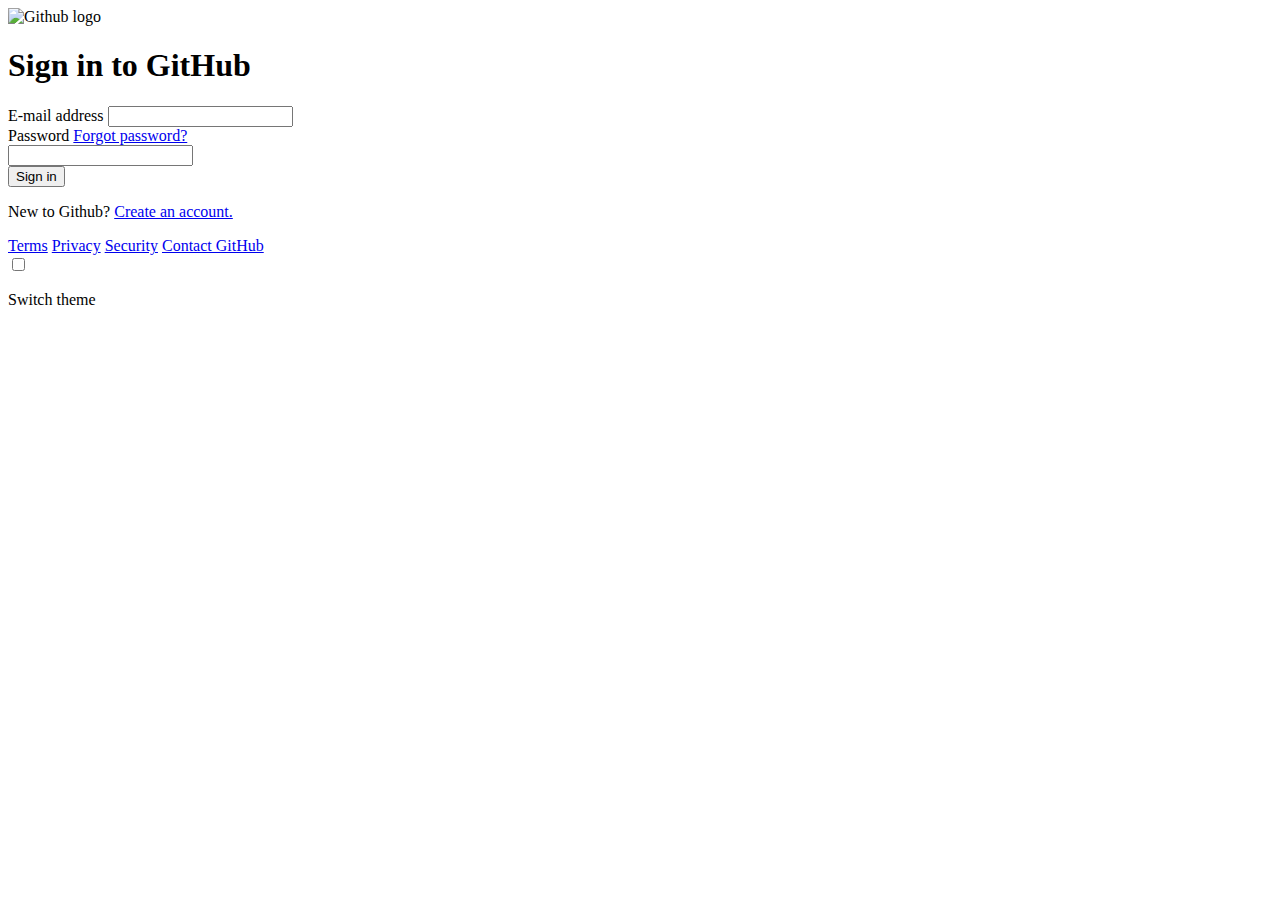
==== docs/index.html @ 76cc2f50 "init docs" ====
<!DOCTYPE html>
<html lang="en">
  <head>
    <meta charset="UTF-8" />
    <meta http-equiv="X-UA-Compatible" content="IE=edge" />
    <meta name="viewport" content="width=device-width, initial-scale=1.0" />

    <link rel="icon" type="favicon" href="assets/d-logo.ico" />

    <link rel="stylesheet" href="styles/custom-prefers-toggle.css" />

    <title>Github login</title>
  </head>

  <body class="lightmode">
    <div class="header">
      <!-- icon -->
      <img src="./assets/l-logo.png" alt="Github logo" class="logo" />

      <h1>Sign in to GitHub</h1>
    </div>

    <div class="container">
      <form class="container__form" action="#">
        <div class="container__form--name">
          <label for="email" class="label">E-mail address</label>
          <input
            type="email"
            id="email"
            class="input"
            name="email"
            minlength="10"
            required
          />

          <!-- The aria-live attribute is set on <span> so that custom error message is presented to everyone, including screenreader. -->
          <span class="error" aria-live="polite"></span>
        </div>

        <div class="container__form--pass">
          <div class="pass">
            <label for="password" class="label">Password</label>
            <a href="https://github.com/password_reset" class="forgot"
              >Forgot password?</a
            >
          </div>
          <input
            type="password"
            id="password"
            class="input"
            minlength="8"
            maxlength="16"
            required
          />
          <span class="error" aria-live="polite"></span>
        </div>

        <div class="container__form--button">
          <button class="button">Sign in</button>
        </div>
      </form>

      <form class="login" action="#">
        <p>
          New to Github?
          <a href="https://github.com/join?source=login" class="create"
            >Create an account.</a
          >
        </p>
      </form>
    </div>

    <div class="footer">
      <a
        href="https://docs.github.com/en/github/site-policy/github-terms-of-service"
        class="link"
        >Terms</a
      >
      <a
        href="https://docs.github.com/en/github/site-policy/github-privacy-statement"
        class="link"
        >Privacy</a
      >
      <a href="https://github.com/security" class="link">Security</a>
      <a href="https://support.github.com/request" class="contact"
        >Contact GitHub</a
      >
    </div>

    <!-- dark/light switch -->
    <label class="switch">
      <i class="fas fa-adjust"></i>
      <div>
        <input
          type="checkbox"
          class="checkbox"
          aria-label="toggle dark mode"
          id="dark-mode-toggle"
        />
        <span class="slider round"></span>
      </div>
    </label>
    <p class="theme-switch">Switch theme</p>

    <!-- <script src="custom-prefers-toggle.js"></script> -->
    <script src="cpt.js"></script>
  </body>
</html>
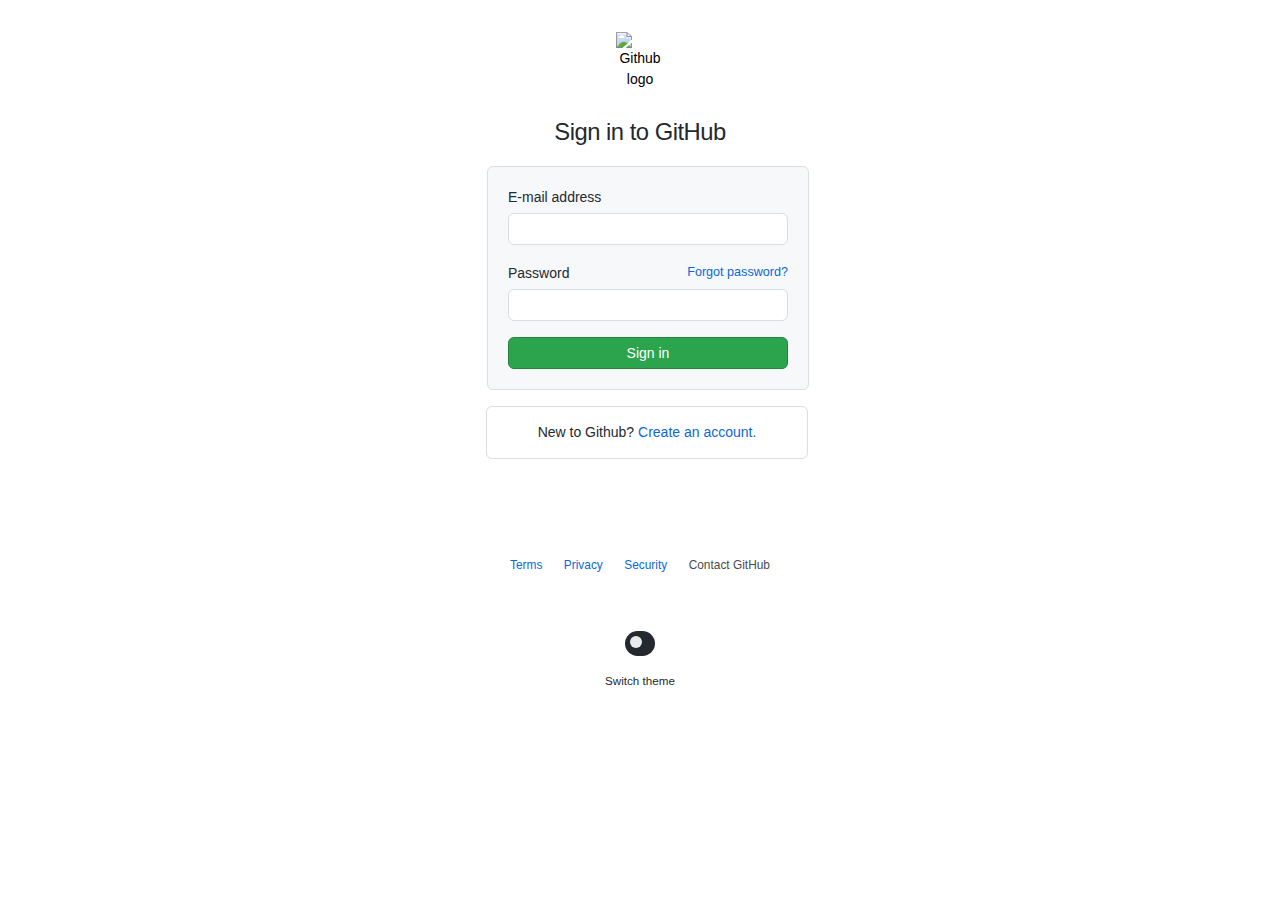
==== commit 6939b83c: "config: css path" ====
--- a/docs/index.html
+++ b/docs/index.html
@@ -7,7 +7,7 @@
 
     <link rel="icon" type="favicon" href="assets/d-logo.ico" />
 
-    <link rel="stylesheet" href="styles/custom-prefers-toggle.css" />
+    <link rel="stylesheet" href="../styles/custom-prefers-toggle.css" />
 
     <title>Github login</title>
   </head>
--- a/styles/custom-prefers-toggle.css
+++ b/styles/custom-prefers-toggle.css
@@ -0,0 +1,457 @@
+/* --------- THEME COLORS --------- 
+
+--------- light theme ---------
+
+  --l-background: #fff;
+  --l-font: #24292f;
+  --l-container-form: #f6f8fa; 
+  --l-login-container-input-border: #D8DEE3;
+  --l-link: #0b68da;
+  --l-input-border: #d8dee3;
+  --l-input-outline: #b6ccf2; 
+  --l-button: #2ca44e;
+  --l-button-border-hover: #24843c;
+  --l-github-contact: #4c4b4b;
+  --l-switch-color: blue;
+
+--------- dark theme --------- 
+
+  --d-background: #0d1116;
+  --d-font: #c8d1d9;
+  --d-container-form: #161b22;
+  --d-login-container-input-border: #21262d;
+  --d-link: #58a5ff;
+  --d-input-border: #1f6feb;
+  --d-input-outline: #0c2c6b;
+  --d-button: #238536;
+  --d-button-border-hover: #2ca44e;
+  --d-github-contact: #9f9e9e;
+  --d-switch-color: red;
+
+*/
+
+/* CUSTOM COMPONENTS */
+
+/* light-theme */
+:root {
+  --l-background: #fff;
+  --l-font: #24292f;
+  --l-container-form: #f6f8fa;
+  --l-login-container-input-border: #d8dee3;
+  --l-link: #0b68da;
+  --l-input-border: #d8dee3;
+  --l-input-outline: #b6ccf2;
+  --l-button: #2ca44e;
+  --l-button-border-hover: #24843c;
+  --l-github-contact: #4c4b4b;
+  --l-switch-color: rgb(234, 234, 234);
+  --l-logo: url("assets/l-logo.png");
+
+  --backgroundClr: var(--l-background);
+  --font: var(--l-font);
+  --containerForm: var(--l-container-form);
+  --loginContainerInputBorder: var(--l-login-container-input-border);
+  --linkClr: var(--l-link);
+  --inputBorder: var(--l-input-border);
+  --inputOutline: var(--l-input-outline);
+  --buttonClr: var(--l-button);
+  --buttonBorderHover: var(--l-button-border-hover);
+  --contact: var(--l-github-contact);
+  --themeSwitchColor: var(--l-switch-color);
+  --logo: var(--l-logo);
+}
+
+.dark-theme {
+  --d-background: #0d1116;
+  --d-font: #c8d1d9;
+  --d-container-form: #161b22;
+  --d-login-container-input-border: #21262d;
+  --d-link: #58a5ff;
+  --d-input-border: #1f6feb;
+  --d-input-outline: #0c2c6b;
+  --d-button: #238536;
+  --d-button-border-hover: #2ca44e;
+  --d-github-contact: #9f9e9e;
+  --d-switch-color: #0d1116;
+  --d-logo: url("assets/d-logo.png");
+
+  --backgroundClr: var(--d-background);
+  --font: var(--d-font);
+  --containerForm: var(--d-container-form);
+  --loginContainerInputBorder: var(--d-login-container-input-border);
+  --linkClr: var(--d-link);
+  --inputBorder: var(--d-input-border);
+  --inputOutline: var(--d-input-outline);
+  --buttonClr: var(--d-button);
+  --buttonBorderHover: var(--d-button-border-hover);
+  --contact: var(--d-github-contact);
+  --themeSwitchColor: var(--d-switch-color);
+  --logo: var(--d-logo);
+}
+
+/* --------- OS theme preference --------- */
+
+@media (prefers-color-scheme: dark) {
+  /* dark theme variables declared & initialized */
+  :root {
+    --d-background: #0d1116;
+    --d-font: #c8d1d9;
+    --d-container-form: #161b22;
+    --d-login-container-input-border: #21262d;
+    --d-link: #58a5ff;
+    --d-input-border: #1f6feb;
+    --d-input-outline: #0c2c6b;
+    --d-button: #238536;
+    --d-button-border-hover: #2ca44e;
+    --d-github-contact: #9f9e9e;
+    --d-switch-color: #0d1116;
+    --d-logo: url("assets/d-logo.png");
+
+    --backgroundClr: var(--d-background);
+    --font: var(--d-font);
+    --containerForm: var(--d-container-form);
+    --loginContainerInputBorder: var(--d-login-container-input-border);
+    --linkClr: var(--d-link);
+    --inputBorder: var(--d-input-border);
+    --inputOutline: var(--d-input-outline);
+    --buttonClr: var(--d-button);
+    --buttonBorderHover: var(--d-button-border-hover);
+    --contact: var(--d-github-contact);
+    --themeSwitchColor: var(--d-switch-color);
+    --logo: var(--d-logo);
+  }
+
+  .light-theme {
+    --l-background: #fff;
+    --l-font: #24292f;
+    --l-container-form: #f6f8fa;
+    --l-login-container-input-border: #d8dee3;
+    --l-link: #0b68da;
+    --l-input-border: #d8dee3;
+    --l-input-outline: #b6ccf2;
+    --l-button: #2ca44e;
+    --l-button-border-hover: #24843c;
+    --l-github-contact: #4c4b4b;
+    --l-switch-color: rgb(234, 234, 234);
+    --l-logo: url("assets/l-logo.png");
+
+    --backgroundClr: var(--l-background);
+    --font: var(--l-font);
+    --containerForm: var(--l-container-form);
+    --loginContainerInputBorder: var(--l-login-container-input-border);
+    --linkClr: var(--l-link);
+    --inputBorder: var(--l-input-border);
+    --inputOutline: var(--l-input-outline);
+    --buttonClr: var(--l-button);
+    --buttonBorderHover: var(--l-button-border-hover);
+    --contact: var(--l-github-contact);
+    --themeSwitchColor: var(--l-switch-color);
+    --logo: var(--l-logo);
+  }
+}
+/* --------- Reset --------- */
+*,
+*::before,
+*::after {
+  box-sizing: border-box;
+  box-sizing: border-box;
+  margin: 0;
+  padding: 0;
+}
+
+body {
+  display: flex;
+
+  align-items: center;
+  flex-flow: column nowrap;
+  flex-wrap: start;
+  justify-content: flex-start;
+  min-height: 100vh;
+  position: relative;
+
+  background: var(--backgroundClr);
+  /* transition: background 0.6s ease; */
+
+  font-family: -apple-system, BlinkMacSystemFont, Segoe UI, Helvetica, Arial,
+    sans-serif, Apple Color Emoji, Segoe UI Emoji;
+  font-size: 14px;
+  line-height: 1.5;
+  text-align: center;
+}
+
+/* --------- LOGO change --------- */
+
+.logo {
+  content: var(--logo);
+}
+
+/* --------- GENERAL --------- */
+.header {
+  margin: 0 auto;
+  text-align: center;
+}
+
+img {
+  display: block;
+
+  margin: 0 auto;
+  max-width: 3.5em;
+  padding: 32px 0px 24px;
+}
+
+h1 {
+  margin-top: 0;
+  margin-bottom: 16px;
+
+  color: var(--font);
+  font-size: 1.7em;
+  font-weight: 300;
+  letter-spacing: -0.5px;
+  text-align: center;
+}
+
+.container__form {
+  display: flex;
+
+  position: relative;
+  flex-flow: column nowrap;
+  flex-wrap: space-evenly;
+  justify-content: space-evenly;
+  max-width: 23em;
+  margin-left: 16px;
+  padding: 20px;
+
+  background: var(--containerForm);
+  border: 1px solid var(--loginContainerInputBorder);
+  border-radius: 6px;
+
+  color: var(--font);
+  word-wrap: break-word;
+  width: 340px;
+}
+
+label {
+  display: flex;
+
+  align-content: flex-start;
+  margin-bottom: 8px;
+}
+
+/* password label */
+label.label {
+  margin-bottom: 0;
+}
+
+.pass {
+  display: flex;
+
+  justify-content: space-between;
+  margin-top: 0.4em;
+}
+
+.forgot {
+  float: right;
+
+  color: var(--linkClr);
+  font-size: 0.9em;
+  text-decoration: none;
+}
+
+.container__form-name {
+  display: inline-block;
+
+  margin-bottom: 8px;
+  position: relative;
+  right: 60px;
+
+  text-align: left;
+}
+
+.input {
+  display: block;
+
+  height: 32px;
+  margin: 5px 0 13px;
+  padding: 5px 0 5px 0;
+  width: 100%;
+
+  background: var(--backgroundClr);
+  border: 1.44px solid var(--loginContainerInputBorder);
+  border-radius: 6px;
+
+  color: var(--font);
+}
+
+/* double border */
+.input:hover {
+  border: 1px solid var(--inputBorder);
+  outline: 3.2px solid var(--inputOutline);
+}
+
+.input:focus {
+  color: var(--font);
+}
+
+/* validation */
+/* make selection green while in focus, red when input valuated :invalid */
+
+.input:invalid:focus {
+  border: 1px solid #903131;
+  outline: 3.2px solid #ff9e9e;
+}
+
+button {
+  display: block;
+
+  height: 32px;
+  margin-top: 3.2px;
+  padding: 5px 16px;
+  width: 100%;
+
+  background: var(--buttonClr);
+  border-radius: 6px;
+  border: 1px solid var(--buttonBorderHover);
+
+  color: #fff;
+  font-size: 14px;
+  font-style: normal;
+  text-align: center;
+}
+
+button:hover {
+  background-color: var(--buttonBorderHover);
+  cursor: pointer;
+}
+
+.login {
+  display: flex;
+
+  flex-wrap: center;
+  justify-content: center;
+  margin: 16px 0 10px 15px;
+  max-width: 23em;
+  padding: 15px 20px;
+  position: relative;
+  width: 340px;
+
+  border: 1px solid var(--loginContainerInputBorder);
+  border-radius: 6px;
+
+  text-align: center;
+}
+
+.login p {
+  color: var(--font);
+}
+
+.create {
+  color: var(--linkClr);
+  font-size: inherit;
+  text-decoration: none;
+}
+
+.create:hover,
+.forgot:hover {
+  text-decoration: underline;
+}
+
+.footer {
+  display: flex;
+
+  align-items: center;
+  flex-wrap: justify;
+  justify-content: space-between;
+  margin-top: 48px;
+  padding: 40px;
+  width: 340px;
+
+  text-align: center;
+}
+
+.link,
+.contact {
+  position: relative;
+  right: 0;
+
+  color: var(--linkClr);
+  font-size: 11.9px;
+  text-decoration: none;
+}
+
+.contact {
+  color: var(--contact);
+}
+
+.link:hover,
+.contact:hover {
+  color: var(--linkClr);
+  text-decoration: underline;
+
+  cursor: pointer;
+}
+
+/* --------- switch --------- */
+
+.switch {
+  display: flex;
+
+  align-items: center;
+  justify-content: center;
+  margin: 16px;
+  width: 55px;
+}
+
+.switch input {
+  display: none;
+}
+
+.switch div {
+  display: block;
+
+  box-sizing: border-box;
+  padding: 0 5px;
+  position: relative;
+  width: 30px;
+
+  border-radius: 50px;
+
+  cursor: pointer;
+}
+
+.switch div {
+  display: block;
+
+  box-sizing: border-box;
+  padding: 2px 8px 2px 0;
+  position: relative;
+  width: 30px;
+
+  background: var(--font);
+  border-radius: 50px;
+
+  cursor: pointer;
+
+  transition: 0.3s ease;
+}
+
+.slider {
+  display: inline-block;
+
+  height: 12px;
+  width: 12px;
+
+  background-color: var(--themeSwitchColor);
+  border-radius: 34px;
+
+  transition: 0.4s;
+}
+
+input:checked + .slider {
+  transform: translateX(8px);
+  transform: translateX(8px);
+}
+
+.theme-switch {
+  color: var(--font);
+  font-size: smaller;
+}
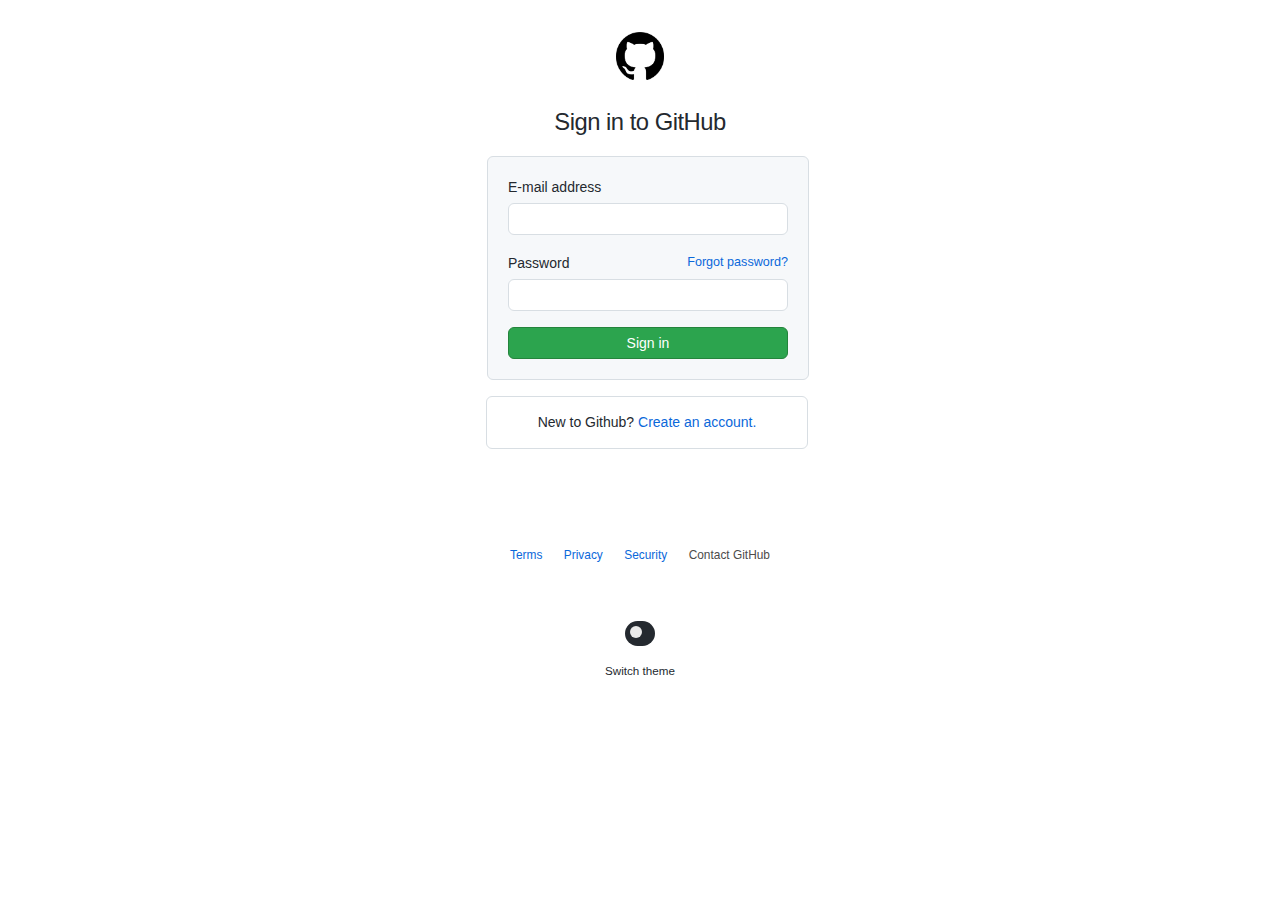
==== commit e6ddcffb: "fix(css): logo path" ====
--- a/docs/index.html
+++ b/docs/index.html
@@ -5,7 +5,7 @@
     <meta http-equiv="X-UA-Compatible" content="IE=edge" />
     <meta name="viewport" content="width=device-width, initial-scale=1.0" />
 
-    <link rel="icon" type="favicon" href="assets/d-logo.ico" />
+    <link rel="icon" type="favicon" href="../assets/d-logo.ico" />
 
     <link rel="stylesheet" href="../styles/custom-prefers-toggle.css" />
 
@@ -15,7 +15,7 @@
   <body class="lightmode">
     <div class="header">
       <!-- icon -->
-      <img src="./assets/l-logo.png" alt="Github logo" class="logo" />
+      <img src="../assets/l-logo.png" alt="Github logo" class="logo" />
 
       <h1>Sign in to GitHub</h1>
     </div>
--- a/styles/custom-prefers-toggle.css
+++ b/styles/custom-prefers-toggle.css
@@ -45,7 +45,7 @@
   --l-button-border-hover: #24843c;
   --l-github-contact: #4c4b4b;
   --l-switch-color: rgb(234, 234, 234);
-  --l-logo: url("assets/l-logo.png");
+  --l-logo: url("../assets/l-logo.png");
 
   --backgroundClr: var(--l-background);
   --font: var(--l-font);
@@ -73,7 +73,7 @@
   --d-button-border-hover: #2ca44e;
   --d-github-contact: #9f9e9e;
   --d-switch-color: #0d1116;
-  --d-logo: url("assets/d-logo.png");
+  --d-logo: url("../assets/d-logo.png");
 
   --backgroundClr: var(--d-background);
   --font: var(--d-font);
